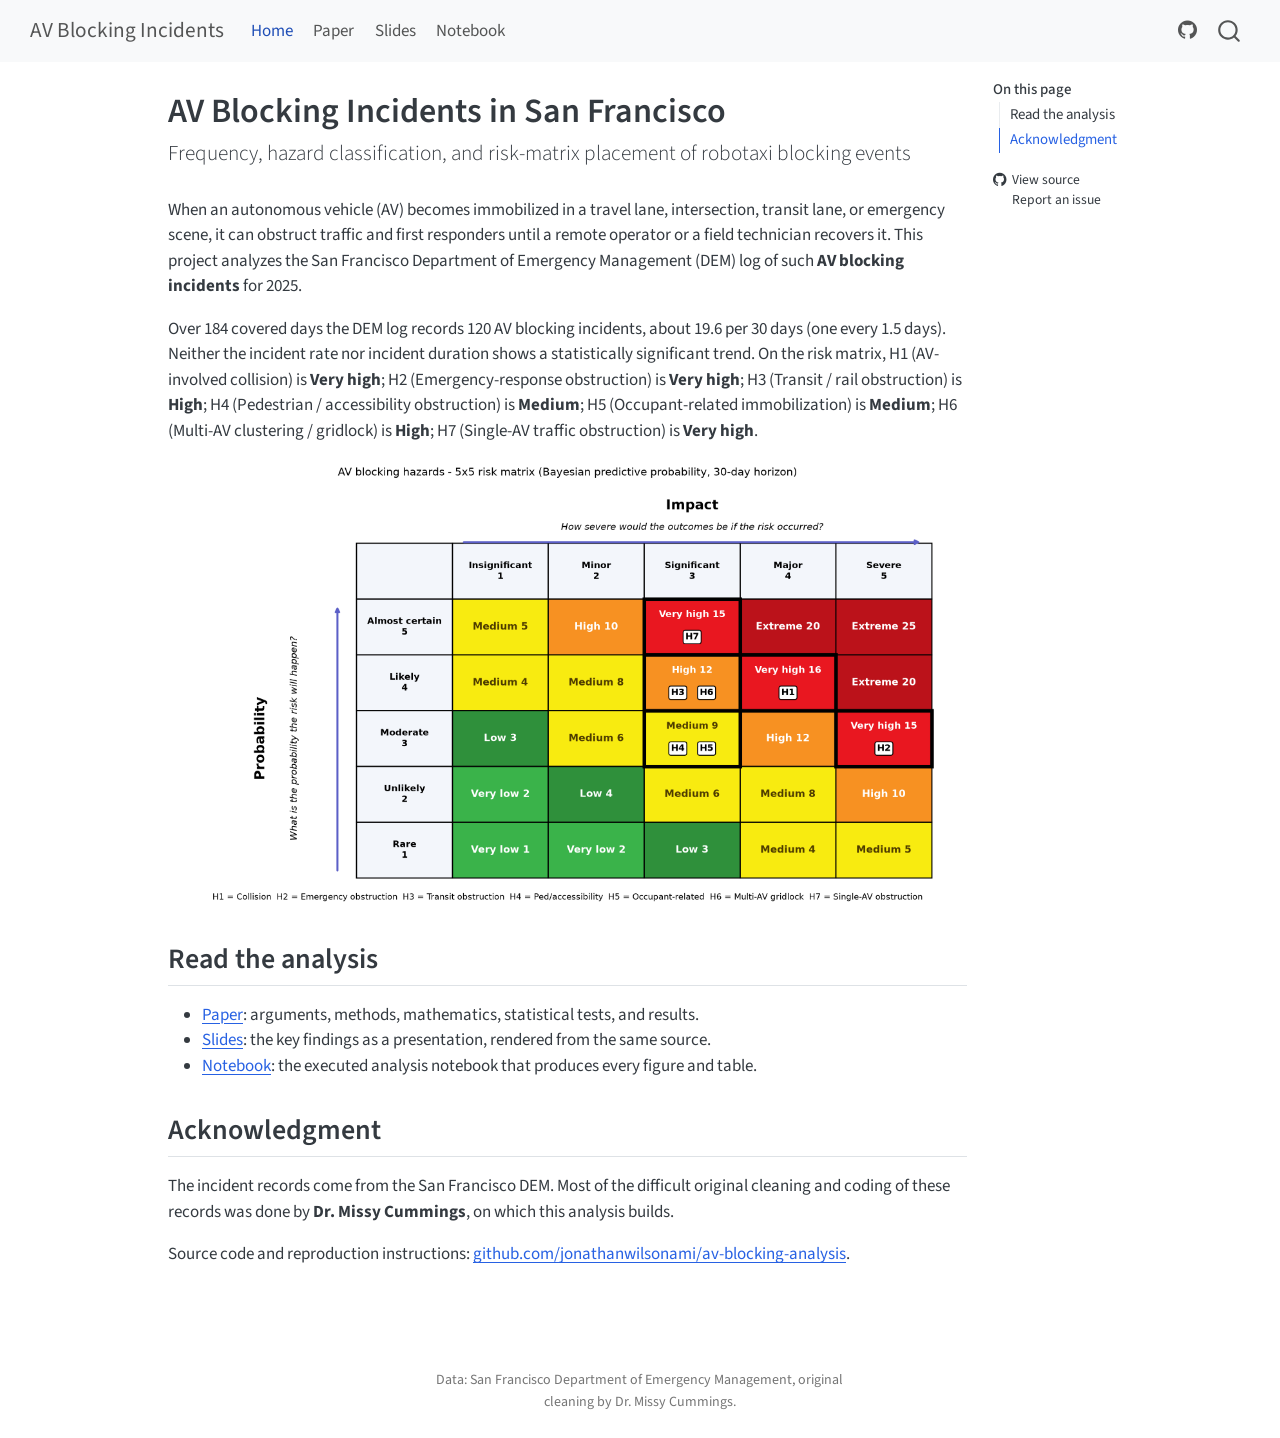
==== project-site/docs/index.html @ 362701f3 "First shot analysis draft - needs review" ====
<!DOCTYPE html>
<html xmlns="http://www.w3.org/1999/xhtml" lang="en" xml:lang="en"><head>

<meta charset="utf-8">
<meta name="generator" content="quarto-1.8.26">

<meta name="viewport" content="width=device-width, initial-scale=1.0, user-scalable=yes">


<title>AV Blocking Incidents in San Francisco – AV Blocking Incidents</title>
<style>
code{white-space: pre-wrap;}
span.smallcaps{font-variant: small-caps;}
div.columns{display: flex; gap: min(4vw, 1.5em);}
div.column{flex: auto; overflow-x: auto;}
div.hanging-indent{margin-left: 1.5em; text-indent: -1.5em;}
ul.task-list{list-style: none;}
ul.task-list li input[type="checkbox"] {
  width: 0.8em;
  margin: 0 0.8em 0.2em -1em; /* quarto-specific, see https://github.com/quarto-dev/quarto-cli/issues/4556 */ 
  vertical-align: middle;
}
</style>


<script src="site_libs/quarto-nav/quarto-nav.js"></script>
<script src="site_libs/quarto-nav/headroom.min.js"></script>
<script src="site_libs/clipboard/clipboard.min.js"></script>
<script src="site_libs/quarto-search/autocomplete.umd.js"></script>
<script src="site_libs/quarto-search/fuse.min.js"></script>
<script src="site_libs/quarto-search/quarto-search.js"></script>
<meta name="quarto:offset" content="./">
<script src="site_libs/quarto-html/quarto.js" type="module"></script>
<script src="site_libs/quarto-html/tabsets/tabsets.js" type="module"></script>
<script src="site_libs/quarto-html/axe/axe-check.js" type="module"></script>
<script src="site_libs/quarto-html/popper.min.js"></script>
<script src="site_libs/quarto-html/tippy.umd.min.js"></script>
<script src="site_libs/quarto-html/anchor.min.js"></script>
<link href="site_libs/quarto-html/tippy.css" rel="stylesheet">
<link href="site_libs/quarto-html/quarto-syntax-highlighting-587c61ba64f3a5504c4d52d930310e48.css" rel="stylesheet" id="quarto-text-highlighting-styles">
<script src="site_libs/bootstrap/bootstrap.min.js"></script>
<link href="site_libs/bootstrap/bootstrap-icons.css" rel="stylesheet">
<link href="site_libs/bootstrap/bootstrap-ceaa104d35ef12004d771d89dac4dd97.min.css" rel="stylesheet" append-hash="true" id="quarto-bootstrap" data-mode="light">
<script id="quarto-search-options" type="application/json">{
  "location": "navbar",
  "copy-button": false,
  "collapse-after": 3,
  "panel-placement": "end",
  "type": "overlay",
  "limit": 50,
  "keyboard-shortcut": [
    "f",
    "/",
    "s"
  ],
  "show-item-context": false,
  "language": {
    "search-no-results-text": "No results",
    "search-matching-documents-text": "matching documents",
    "search-copy-link-title": "Copy link to search",
    "search-hide-matches-text": "Hide additional matches",
    "search-more-match-text": "more match in this document",
    "search-more-matches-text": "more matches in this document",
    "search-clear-button-title": "Clear",
    "search-text-placeholder": "",
    "search-detached-cancel-button-title": "Cancel",
    "search-submit-button-title": "Submit",
    "search-label": "Search"
  }
}</script>


<link rel="stylesheet" href="styles.css">
</head>

<body class="nav-fixed quarto-light">

<div id="quarto-search-results"></div>
  <header id="quarto-header" class="headroom fixed-top">
    <nav class="navbar navbar-expand-lg " data-bs-theme="dark">
      <div class="navbar-container container-fluid">
      <div class="navbar-brand-container mx-auto">
    <a class="navbar-brand" href="./index.html">
    <span class="navbar-title">AV Blocking Incidents</span>
    </a>
  </div>
            <div id="quarto-search" class="" title="Search"></div>
          <button class="navbar-toggler" type="button" data-bs-toggle="collapse" data-bs-target="#navbarCollapse" aria-controls="navbarCollapse" role="menu" aria-expanded="false" aria-label="Toggle navigation" onclick="if (window.quartoToggleHeadroom) { window.quartoToggleHeadroom(); }">
  <span class="navbar-toggler-icon"></span>
</button>
          <div class="collapse navbar-collapse" id="navbarCollapse">
            <ul class="navbar-nav navbar-nav-scroll me-auto">
  <li class="nav-item">
    <a class="nav-link active" href="./index.html" aria-current="page"> 
<span class="menu-text">Home</span></a>
  </li>  
  <li class="nav-item">
    <a class="nav-link" href="./paper.html"> 
<span class="menu-text">Paper</span></a>
  </li>  
  <li class="nav-item">
    <a class="nav-link" href="./paper-slides.html"> 
<span class="menu-text">Slides</span></a>
  </li>  
  <li class="nav-item">
    <a class="nav-link" href="./notebook.html"> 
<span class="menu-text">Notebook</span></a>
  </li>  
</ul>
            <ul class="navbar-nav navbar-nav-scroll ms-auto">
  <li class="nav-item compact">
    <a class="nav-link" href="https://github.com/jonathanwilsonami/av-blocking-analysis"> <i class="bi bi-github" role="img">
</i> 
<span class="menu-text"></span></a>
  </li>  
</ul>
          </div> <!-- /navcollapse -->
            <div class="quarto-navbar-tools">
</div>
      </div> <!-- /container-fluid -->
    </nav>
</header>
<!-- content -->
<div id="quarto-content" class="quarto-container page-columns page-rows-contents page-layout-article page-navbar">
<!-- sidebar -->
<!-- margin-sidebar -->
    <div id="quarto-margin-sidebar" class="sidebar margin-sidebar">
        <nav id="TOC" role="doc-toc" class="toc-active">
    <h2 id="toc-title">On this page</h2>
   
  <ul>
  <li><a href="#read-the-analysis" id="toc-read-the-analysis" class="nav-link active" data-scroll-target="#read-the-analysis">Read the analysis</a></li>
  <li><a href="#acknowledgment" id="toc-acknowledgment" class="nav-link" data-scroll-target="#acknowledgment">Acknowledgment</a></li>
  </ul>
<div class="toc-actions"><ul><li><a href="https://github.com/jonathanwilsonami/av-blocking-analysis/blob/main/index.qmd" class="toc-action"><i class="bi bi-github"></i>View source</a></li><li><a href="https://github.com/jonathanwilsonami/av-blocking-analysis/issues/new" class="toc-action"><i class="bi empty"></i>Report an issue</a></li></ul></div></nav>
    </div>
<!-- main -->
<main class="content" id="quarto-document-content">

<header id="title-block-header" class="quarto-title-block default">
<div class="quarto-title">
<h1 class="title">AV Blocking Incidents in San Francisco</h1>
<p class="subtitle lead">Frequency, hazard classification, and risk-matrix placement of robotaxi blocking events</p>
</div>



<div class="quarto-title-meta">

    
  
    
  </div>
  


</header>


<p>When an autonomous vehicle (AV) becomes immobilized in a travel lane, intersection, transit lane, or emergency scene, it can obstruct traffic and first responders until a remote operator or a field technician recovers it. This project analyzes the San Francisco Department of Emergency Management (DEM) log of such <strong>AV blocking incidents</strong> for 2025.</p>
<p>Over 184 covered days the DEM log records 120 AV blocking incidents, about 19.6 per 30 days (one every 1.5 days). Neither the incident rate nor incident duration shows a statistically significant trend. On the risk matrix, H1 (AV-involved collision) is <strong>Very high</strong>; H2 (Emergency-response obstruction) is <strong>Very high</strong>; H3 (Transit / rail obstruction) is <strong>High</strong>; H4 (Pedestrian / accessibility obstruction) is <strong>Medium</strong>; H5 (Occupant-related immobilization) is <strong>Medium</strong>; H6 (Multi-AV clustering / gridlock) is <strong>High</strong>; H7 (Single-AV traffic obstruction) is <strong>Very high</strong>.</p>
<p><img src="assets/figures/fig-risk-matrix.png" class="img-fluid" alt="Five-by-five risk matrix with seven AV-blocking hazards placed by probability and impact."></p>
<section id="read-the-analysis" class="level2">
<h2 class="anchored" data-anchor-id="read-the-analysis">Read the analysis</h2>
<ul>
<li><strong><a href="./paper.html">Paper</a></strong>: arguments, methods, mathematics, statistical tests, and results.</li>
<li><strong><a href="paper-slides.html">Slides</a></strong>: the key findings as a presentation, rendered from the same source.</li>
<li><strong><a href="notebook.html">Notebook</a></strong>: the executed analysis notebook that produces every figure and table.</li>
</ul>
</section>
<section id="acknowledgment" class="level2">
<h2 class="anchored" data-anchor-id="acknowledgment">Acknowledgment</h2>
<p>The incident records come from the San Francisco DEM. Most of the difficult original cleaning and coding of these records was done by <strong>Dr.&nbsp;Missy Cummings</strong>, on which this analysis builds.</p>
<p>Source code and reproduction instructions: <a href="https://github.com/jonathanwilsonami/av-blocking-analysis">github.com/jonathanwilsonami/av-blocking-analysis</a>.</p>


</section>

</main> <!-- /main -->
<script id="quarto-html-after-body" type="application/javascript">
  window.document.addEventListener("DOMContentLoaded", function (event) {
    const icon = "";
    const anchorJS = new window.AnchorJS();
    anchorJS.options = {
      placement: 'right',
      icon: icon
    };
    anchorJS.add('.anchored');
    const isCodeAnnotation = (el) => {
      for (const clz of el.classList) {
        if (clz.startsWith('code-annotation-')) {                     
          return true;
        }
      }
      return false;
    }
    const onCopySuccess = function(e) {
      // button target
      const button = e.trigger;
      // don't keep focus
      button.blur();
      // flash "checked"
      button.classList.add('code-copy-button-checked');
      var currentTitle = button.getAttribute("title");
      button.setAttribute("title", "Copied!");
      let tooltip;
      if (window.bootstrap) {
        button.setAttribute("data-bs-toggle", "tooltip");
        button.setAttribute("data-bs-placement", "left");
        button.setAttribute("data-bs-title", "Copied!");
        tooltip = new bootstrap.Tooltip(button, 
          { trigger: "manual", 
            customClass: "code-copy-button-tooltip",
            offset: [0, -8]});
        tooltip.show();    
      }
      setTimeout(function() {
        if (tooltip) {
          tooltip.hide();
          button.removeAttribute("data-bs-title");
          button.removeAttribute("data-bs-toggle");
          button.removeAttribute("data-bs-placement");
        }
        button.setAttribute("title", currentTitle);
        button.classList.remove('code-copy-button-checked');
      }, 1000);
      // clear code selection
      e.clearSelection();
    }
    const getTextToCopy = function(trigger) {
      const outerScaffold = trigger.parentElement.cloneNode(true);
      const codeEl = outerScaffold.querySelector('code');
      for (const childEl of codeEl.children) {
        if (isCodeAnnotation(childEl)) {
          childEl.remove();
        }
      }
      return codeEl.innerText;
    }
    const clipboard = new window.ClipboardJS('.code-copy-button:not([data-in-quarto-modal])', {
      text: getTextToCopy
    });
    clipboard.on('success', onCopySuccess);
    if (window.document.getElementById('quarto-embedded-source-code-modal')) {
      const clipboardModal = new window.ClipboardJS('.code-copy-button[data-in-quarto-modal]', {
        text: getTextToCopy,
        container: window.document.getElementById('quarto-embedded-source-code-modal')
      });
      clipboardModal.on('success', onCopySuccess);
    }
      var localhostRegex = new RegExp(/^(?:http|https):\/\/localhost\:?[0-9]*\//);
      var mailtoRegex = new RegExp(/^mailto:/);
        var filterRegex = new RegExp("https:\/\/jonathanwilsonami\.github\.io\/av-blocking-analysis\/");
      var isInternal = (href) => {
          return filterRegex.test(href) || localhostRegex.test(href) || mailtoRegex.test(href);
      }
      // Inspect non-navigation links and adorn them if external
     var links = window.document.querySelectorAll('a[href]:not(.nav-link):not(.navbar-brand):not(.toc-action):not(.sidebar-link):not(.sidebar-item-toggle):not(.pagination-link):not(.no-external):not([aria-hidden]):not(.dropdown-item):not(.quarto-navigation-tool):not(.about-link)');
      for (var i=0; i<links.length; i++) {
        const link = links[i];
        if (!isInternal(link.href)) {
          // undo the damage that might have been done by quarto-nav.js in the case of
          // links that we want to consider external
          if (link.dataset.originalHref !== undefined) {
            link.href = link.dataset.originalHref;
          }
        }
      }
    function tippyHover(el, contentFn, onTriggerFn, onUntriggerFn) {
      const config = {
        allowHTML: true,
        maxWidth: 500,
        delay: 100,
        arrow: false,
        appendTo: function(el) {
            return el.parentElement;
        },
        interactive: true,
        interactiveBorder: 10,
        theme: 'quarto',
        placement: 'bottom-start',
      };
      if (contentFn) {
        config.content = contentFn;
      }
      if (onTriggerFn) {
        config.onTrigger = onTriggerFn;
      }
      if (onUntriggerFn) {
        config.onUntrigger = onUntriggerFn;
      }
      window.tippy(el, config); 
    }
    const noterefs = window.document.querySelectorAll('a[role="doc-noteref"]');
    for (var i=0; i<noterefs.length; i++) {
      const ref = noterefs[i];
      tippyHover(ref, function() {
        // use id or data attribute instead here
        let href = ref.getAttribute('data-footnote-href') || ref.getAttribute('href');
        try { href = new URL(href).hash; } catch {}
        const id = href.replace(/^#\/?/, "");
        const note = window.document.getElementById(id);
        if (note) {
          return note.innerHTML;
        } else {
          return "";
        }
      });
    }
    const xrefs = window.document.querySelectorAll('a.quarto-xref');
    const processXRef = (id, note) => {
      // Strip column container classes
      const stripColumnClz = (el) => {
        el.classList.remove("page-full", "page-columns");
        if (el.children) {
          for (const child of el.children) {
            stripColumnClz(child);
          }
        }
      }
      stripColumnClz(note)
      if (id === null || id.startsWith('sec-')) {
        // Special case sections, only their first couple elements
        const container = document.createElement("div");
        if (note.children && note.children.length > 2) {
          container.appendChild(note.children[0].cloneNode(true));
          for (let i = 1; i < note.children.length; i++) {
            const child = note.children[i];
            if (child.tagName === "P" && child.innerText === "") {
              continue;
            } else {
              container.appendChild(child.cloneNode(true));
              break;
            }
          }
          if (window.Quarto?.typesetMath) {
            window.Quarto.typesetMath(container);
          }
          return container.innerHTML
        } else {
          if (window.Quarto?.typesetMath) {
            window.Quarto.typesetMath(note);
          }
          return note.innerHTML;
        }
      } else {
        // Remove any anchor links if they are present
        const anchorLink = note.querySelector('a.anchorjs-link');
        if (anchorLink) {
          anchorLink.remove();
        }
        if (window.Quarto?.typesetMath) {
          window.Quarto.typesetMath(note);
        }
        if (note.classList.contains("callout")) {
          return note.outerHTML;
        } else {
          return note.innerHTML;
        }
      }
    }
    for (var i=0; i<xrefs.length; i++) {
      const xref = xrefs[i];
      tippyHover(xref, undefined, function(instance) {
        instance.disable();
        let url = xref.getAttribute('href');
        let hash = undefined; 
        if (url.startsWith('#')) {
          hash = url;
        } else {
          try { hash = new URL(url).hash; } catch {}
        }
        if (hash) {
          const id = hash.replace(/^#\/?/, "");
          const note = window.document.getElementById(id);
          if (note !== null) {
            try {
              const html = processXRef(id, note.cloneNode(true));
              instance.setContent(html);
            } finally {
              instance.enable();
              instance.show();
            }
          } else {
            // See if we can fetch this
            fetch(url.split('#')[0])
            .then(res => res.text())
            .then(html => {
              const parser = new DOMParser();
              const htmlDoc = parser.parseFromString(html, "text/html");
              const note = htmlDoc.getElementById(id);
              if (note !== null) {
                const html = processXRef(id, note);
                instance.setContent(html);
              } 
            }).finally(() => {
              instance.enable();
              instance.show();
            });
          }
        } else {
          // See if we can fetch a full url (with no hash to target)
          // This is a special case and we should probably do some content thinning / targeting
          fetch(url)
          .then(res => res.text())
          .then(html => {
            const parser = new DOMParser();
            const htmlDoc = parser.parseFromString(html, "text/html");
            const note = htmlDoc.querySelector('main.content');
            if (note !== null) {
              // This should only happen for chapter cross references
              // (since there is no id in the URL)
              // remove the first header
              if (note.children.length > 0 && note.children[0].tagName === "HEADER") {
                note.children[0].remove();
              }
              const html = processXRef(null, note);
              instance.setContent(html);
            } 
          }).finally(() => {
            instance.enable();
            instance.show();
          });
        }
      }, function(instance) {
      });
    }
        let selectedAnnoteEl;
        const selectorForAnnotation = ( cell, annotation) => {
          let cellAttr = 'data-code-cell="' + cell + '"';
          let lineAttr = 'data-code-annotation="' +  annotation + '"';
          const selector = 'span[' + cellAttr + '][' + lineAttr + ']';
          return selector;
        }
        const selectCodeLines = (annoteEl) => {
          const doc = window.document;
          const targetCell = annoteEl.getAttribute("data-target-cell");
          const targetAnnotation = annoteEl.getAttribute("data-target-annotation");
          const annoteSpan = window.document.querySelector(selectorForAnnotation(targetCell, targetAnnotation));
          const lines = annoteSpan.getAttribute("data-code-lines").split(",");
          const lineIds = lines.map((line) => {
            return targetCell + "-" + line;
          })
          let top = null;
          let height = null;
          let parent = null;
          if (lineIds.length > 0) {
              //compute the position of the single el (top and bottom and make a div)
              const el = window.document.getElementById(lineIds[0]);
              top = el.offsetTop;
              height = el.offsetHeight;
              parent = el.parentElement.parentElement;
            if (lineIds.length > 1) {
              const lastEl = window.document.getElementById(lineIds[lineIds.length - 1]);
              const bottom = lastEl.offsetTop + lastEl.offsetHeight;
              height = bottom - top;
            }
            if (top !== null && height !== null && parent !== null) {
              // cook up a div (if necessary) and position it 
              let div = window.document.getElementById("code-annotation-line-highlight");
              if (div === null) {
                div = window.document.createElement("div");
                div.setAttribute("id", "code-annotation-line-highlight");
                div.style.position = 'absolute';
                parent.appendChild(div);
              }
              div.style.top = top - 2 + "px";
              div.style.height = height + 4 + "px";
              div.style.left = 0;
              let gutterDiv = window.document.getElementById("code-annotation-line-highlight-gutter");
              if (gutterDiv === null) {
                gutterDiv = window.document.createElement("div");
                gutterDiv.setAttribute("id", "code-annotation-line-highlight-gutter");
                gutterDiv.style.position = 'absolute';
                const codeCell = window.document.getElementById(targetCell);
                const gutter = codeCell.querySelector('.code-annotation-gutter');
                gutter.appendChild(gutterDiv);
              }
              gutterDiv.style.top = top - 2 + "px";
              gutterDiv.style.height = height + 4 + "px";
            }
            selectedAnnoteEl = annoteEl;
          }
        };
        const unselectCodeLines = () => {
          const elementsIds = ["code-annotation-line-highlight", "code-annotation-line-highlight-gutter"];
          elementsIds.forEach((elId) => {
            const div = window.document.getElementById(elId);
            if (div) {
              div.remove();
            }
          });
          selectedAnnoteEl = undefined;
        };
          // Handle positioning of the toggle
      window.addEventListener(
        "resize",
        throttle(() => {
          elRect = undefined;
          if (selectedAnnoteEl) {
            selectCodeLines(selectedAnnoteEl);
          }
        }, 10)
      );
      function throttle(fn, ms) {
      let throttle = false;
      let timer;
        return (...args) => {
          if(!throttle) { // first call gets through
              fn.apply(this, args);
              throttle = true;
          } else { // all the others get throttled
              if(timer) clearTimeout(timer); // cancel #2
              timer = setTimeout(() => {
                fn.apply(this, args);
                timer = throttle = false;
              }, ms);
          }
        };
      }
        // Attach click handler to the DT
        const annoteDls = window.document.querySelectorAll('dt[data-target-cell]');
        for (const annoteDlNode of annoteDls) {
          annoteDlNode.addEventListener('click', (event) => {
            const clickedEl = event.target;
            if (clickedEl !== selectedAnnoteEl) {
              unselectCodeLines();
              const activeEl = window.document.querySelector('dt[data-target-cell].code-annotation-active');
              if (activeEl) {
                activeEl.classList.remove('code-annotation-active');
              }
              selectCodeLines(clickedEl);
              clickedEl.classList.add('code-annotation-active');
            } else {
              // Unselect the line
              unselectCodeLines();
              clickedEl.classList.remove('code-annotation-active');
            }
          });
        }
    const findCites = (el) => {
      const parentEl = el.parentElement;
      if (parentEl) {
        const cites = parentEl.dataset.cites;
        if (cites) {
          return {
            el,
            cites: cites.split(' ')
          };
        } else {
          return findCites(el.parentElement)
        }
      } else {
        return undefined;
      }
    };
    var bibliorefs = window.document.querySelectorAll('a[role="doc-biblioref"]');
    for (var i=0; i<bibliorefs.length; i++) {
      const ref = bibliorefs[i];
      const citeInfo = findCites(ref);
      if (citeInfo) {
        tippyHover(citeInfo.el, function() {
          var popup = window.document.createElement('div');
          citeInfo.cites.forEach(function(cite) {
            var citeDiv = window.document.createElement('div');
            citeDiv.classList.add('hanging-indent');
            citeDiv.classList.add('csl-entry');
            var biblioDiv = window.document.getElementById('ref-' + cite);
            if (biblioDiv) {
              citeDiv.innerHTML = biblioDiv.innerHTML;
            }
            popup.appendChild(citeDiv);
          });
          return popup.innerHTML;
        });
      }
    }
  });
  </script>
</div> <!-- /content -->
<footer class="footer">
  <div class="nav-footer">
    <div class="nav-footer-left">
      &nbsp;
    </div>   
    <div class="nav-footer-center">
<p>Data: San Francisco Department of Emergency Management, original cleaning by Dr.&nbsp;Missy Cummings.</p>
<div class="toc-actions d-sm-block d-md-none"><ul><li><a href="https://github.com/jonathanwilsonami/av-blocking-analysis/blob/main/index.qmd" class="toc-action"><i class="bi bi-github"></i>View source</a></li><li><a href="https://github.com/jonathanwilsonami/av-blocking-analysis/issues/new" class="toc-action"><i class="bi empty"></i>Report an issue</a></li></ul></div></div>
    <div class="nav-footer-right">
      &nbsp;
    </div>
  </div>
</footer>




</body></html>
---- project-site/docs/site_libs/quarto-html/tippy.css ----
.tippy-box[data-animation=fade][data-state=hidden]{opacity:0}[data-tippy-root]{max-width:calc(100vw - 10px)}.tippy-box{position:relative;background-color:#333;color:#fff;border-radius:4px;font-size:14px;line-height:1.4;white-space:normal;outline:0;transition-property:transform,visibility,opacity}.tippy-box[data-placement^=top]>.tippy-arrow{bottom:0}.tippy-box[data-placement^=top]>.tippy-arrow:before{bottom:-7px;left:0;border-width:8px 8px 0;border-top-color:initial;transform-origin:center top}.tippy-box[data-placement^=bottom]>.tippy-arrow{top:0}.tippy-box[data-placement^=bottom]>.tippy-arrow:before{top:-7px;left:0;border-width:0 8px 8px;border-bottom-color:initial;transform-origin:center bottom}.tippy-box[data-placement^=left]>.tippy-arrow{right:0}.tippy-box[data-placement^=left]>.tippy-arrow:before{border-width:8px 0 8px 8px;border-left-color:initial;right:-7px;transform-origin:center left}.tippy-box[data-placement^=right]>.tippy-arrow{left:0}.tippy-box[data-placement^=right]>.tippy-arrow:before{left:-7px;border-width:8px 8px 8px 0;border-right-color:initial;transform-origin:center right}.tippy-box[data-inertia][data-state=visible]{transition-timing-function:cubic-bezier(.54,1.5,.38,1.11)}.tippy-arrow{width:16px;height:16px;color:#333}.tippy-arrow:before{content:"";position:absolute;border-color:transparent;border-style:solid}.tippy-content{position:relative;padding:5px 9px;z-index:1}
---- project-site/docs/site_libs/quarto-html/quarto-syntax-highlighting-587c61ba64f3a5504c4d52d930310e48.css ----
/* quarto syntax highlight colors */
:root {
  --quarto-hl-ot-color: #003B4F;
  --quarto-hl-at-color: #657422;
  --quarto-hl-ss-color: #20794D;
  --quarto-hl-an-color: #5E5E5E;
  --quarto-hl-fu-color: #4758AB;
  --quarto-hl-st-color: #20794D;
  --quarto-hl-cf-color: #003B4F;
  --quarto-hl-op-color: #5E5E5E;
  --quarto-hl-er-color: #AD0000;
  --quarto-hl-bn-color: #AD0000;
  --quarto-hl-al-color: #AD0000;
  --quarto-hl-va-color: #111111;
  --quarto-hl-bu-color: inherit;
  --quarto-hl-ex-color: inherit;
  --quarto-hl-pp-color: #AD0000;
  --quarto-hl-in-color: #5E5E5E;
  --quarto-hl-vs-color: #20794D;
  --quarto-hl-wa-color: #5E5E5E;
  --quarto-hl-do-color: #5E5E5E;
  --quarto-hl-im-color: #00769E;
  --quarto-hl-ch-color: #20794D;
  --quarto-hl-dt-color: #AD0000;
  --quarto-hl-fl-color: #AD0000;
  --quarto-hl-co-color: #5E5E5E;
  --quarto-hl-cv-color: #5E5E5E;
  --quarto-hl-cn-color: #8f5902;
  --quarto-hl-sc-color: #5E5E5E;
  --quarto-hl-dv-color: #AD0000;
  --quarto-hl-kw-color: #003B4F;
}

/* other quarto variables */
:root {
  --quarto-font-monospace: SFMono-Regular, Menlo, Monaco, Consolas, "Liberation Mono", "Courier New", monospace;
}

/* syntax highlight based on Pandoc's rules */
pre > code.sourceCode > span {
  color: #003B4F;
}

code.sourceCode > span {
  color: #003B4F;
}

div.sourceCode,
div.sourceCode pre.sourceCode {
  color: #003B4F;
}

/* Normal */
code span {
  color: #003B4F;
}

/* Alert */
code span.al {
  color: #AD0000;
  font-style: inherit;
}

/* Annotation */
code span.an {
  color: #5E5E5E;
  font-style: inherit;
}

/* Attribute */
code span.at {
  color: #657422;
  font-style: inherit;
}

/* BaseN */
code span.bn {
  color: #AD0000;
  font-style: inherit;
}

/* BuiltIn */
code span.bu {
  font-style: inherit;
}

/* ControlFlow */
code span.cf {
  color: #003B4F;
  font-weight: bold;
  font-style: inherit;
}

/* Char */
code span.ch {
  color: #20794D;
  font-style: inherit;
}

/* Constant */
code span.cn {
  color: #8f5902;
  font-style: inherit;
}

/* Comment */
code span.co {
  color: #5E5E5E;
  font-style: inherit;
}

/* CommentVar */
code span.cv {
  color: #5E5E5E;
  font-style: italic;
}

/* Documentation */
code span.do {
  color: #5E5E5E;
  font-style: italic;
}

/* DataType */
code span.dt {
  color: #AD0000;
  font-style: inherit;
}

/* DecVal */
code span.dv {
  color: #AD0000;
  font-style: inherit;
}

/* Error */
code span.er {
  color: #AD0000;
  font-style: inherit;
}

/* Extension */
code span.ex {
  font-style: inherit;
}

/* Float */
code span.fl {
  color: #AD0000;
  font-style: inherit;
}

/* Function */
code span.fu {
  color: #4758AB;
  font-style: inherit;
}

/* Import */
code span.im {
  color: #00769E;
  font-style: inherit;
}

/* Information */
code span.in {
  color: #5E5E5E;
  font-style: inherit;
}

/* Keyword */
code span.kw {
  color: #003B4F;
  font-weight: bold;
  font-style: inherit;
}

/* Operator */
code span.op {
  color: #5E5E5E;
  font-style: inherit;
}

/* Other */
code span.ot {
  color: #003B4F;
  font-style: inherit;
}

/* Preprocessor */
code span.pp {
  color: #AD0000;
  font-style: inherit;
}

/* SpecialChar */
code span.sc {
  color: #5E5E5E;
  font-style: inherit;
}

/* SpecialString */
code span.ss {
  color: #20794D;
  font-style: inherit;
}

/* String */
code span.st {
  color: #20794D;
  font-style: inherit;
}

/* Variable */
code span.va {
  color: #111111;
  font-style: inherit;
}

/* VerbatimString */
code span.vs {
  color: #20794D;
  font-style: inherit;
}

/* Warning */
code span.wa {
  color: #5E5E5E;
  font-style: italic;
}

.prevent-inlining {
  content: "</";
}

/*# sourceMappingURL=2dce1cc6c82594539e1579de68416b47.css.map */
---- project-site/docs/styles.css ----
:root { --av-accent: #2a78d6; }
.callout-note { border-left-color: var(--av-accent); }
figure img { max-width: 100%; height: auto; }
table { font-size: 0.88rem; }
.reveal table { font-size: 0.55em; }
.reveal .slide-figure img { max-height: 520px; }
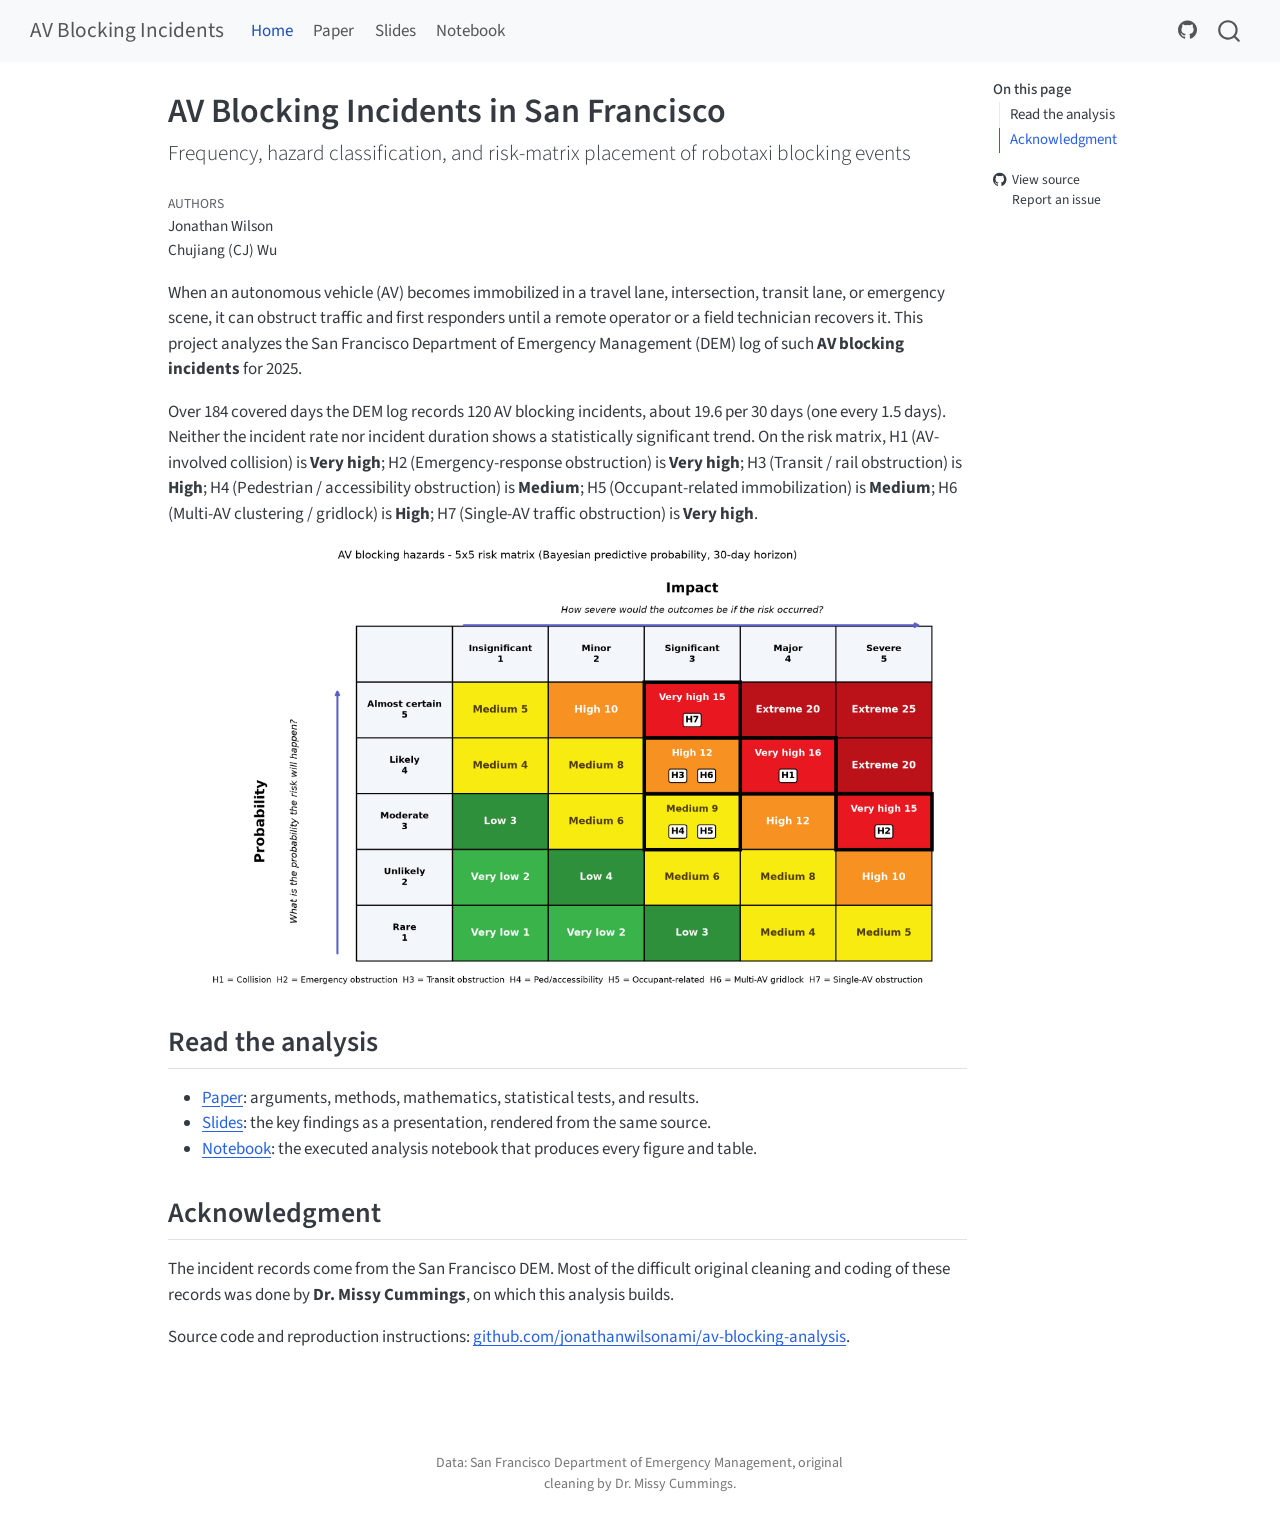
==== commit da719953: "Add CJ to Authors" ====
--- a/project-site/docs/index.html
+++ b/project-site/docs/index.html
@@ -6,6 +6,8 @@
 
 <meta name="viewport" content="width=device-width, initial-scale=1.0, user-scalable=yes">
 
+<meta name="author" content="Jonathan Wilson">
+<meta name="author" content="Chujiang (CJ) Wu">
 
 <title>AV Blocking Incidents in San Francisco – AV Blocking Incidents</title>
 <style>
@@ -147,6 +149,13 @@
 
 <div class="quarto-title-meta">
 
+    <div>
+    <div class="quarto-title-meta-heading">Authors</div>
+    <div class="quarto-title-meta-contents">
+             <p>Jonathan Wilson </p>
+             <p>Chujiang (CJ) Wu </p>
+          </div>
+  </div>
     
   
     
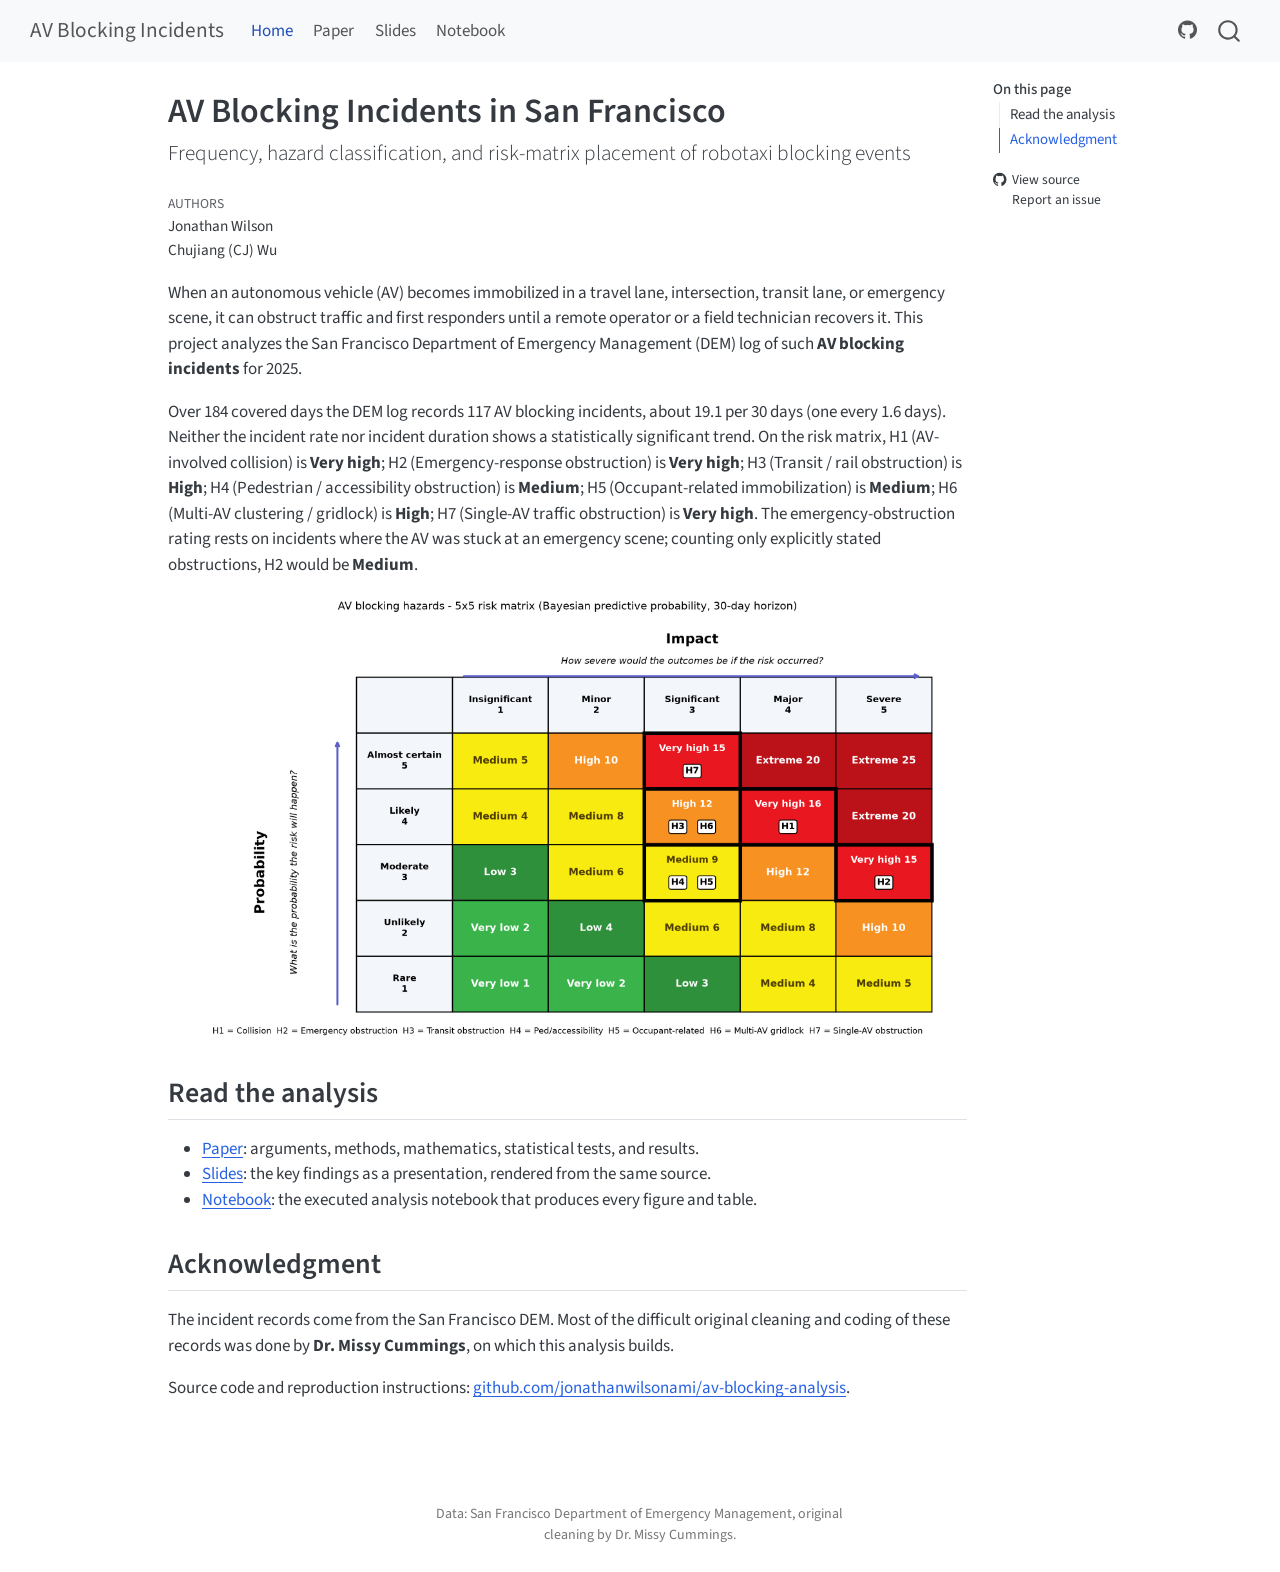
==== commit 06fdb2e9: "Apply evidence review - scope exclusions, evidence/weak-AV flags, strict-evidence sensitivity" ====
--- a/project-site/docs/index.html
+++ b/project-site/docs/index.html
@@ -167,7 +167,7 @@
 
 
 <p>When an autonomous vehicle (AV) becomes immobilized in a travel lane, intersection, transit lane, or emergency scene, it can obstruct traffic and first responders until a remote operator or a field technician recovers it. This project analyzes the San Francisco Department of Emergency Management (DEM) log of such <strong>AV blocking incidents</strong> for 2025.</p>
-<p>Over 184 covered days the DEM log records 120 AV blocking incidents, about 19.6 per 30 days (one every 1.5 days). Neither the incident rate nor incident duration shows a statistically significant trend. On the risk matrix, H1 (AV-involved collision) is <strong>Very high</strong>; H2 (Emergency-response obstruction) is <strong>Very high</strong>; H3 (Transit / rail obstruction) is <strong>High</strong>; H4 (Pedestrian / accessibility obstruction) is <strong>Medium</strong>; H5 (Occupant-related immobilization) is <strong>Medium</strong>; H6 (Multi-AV clustering / gridlock) is <strong>High</strong>; H7 (Single-AV traffic obstruction) is <strong>Very high</strong>.</p>
+<p>Over 184 covered days the DEM log records 117 AV blocking incidents, about 19.1 per 30 days (one every 1.6 days). Neither the incident rate nor incident duration shows a statistically significant trend. On the risk matrix, H1 (AV-involved collision) is <strong>Very high</strong>; H2 (Emergency-response obstruction) is <strong>Very high</strong>; H3 (Transit / rail obstruction) is <strong>High</strong>; H4 (Pedestrian / accessibility obstruction) is <strong>Medium</strong>; H5 (Occupant-related immobilization) is <strong>Medium</strong>; H6 (Multi-AV clustering / gridlock) is <strong>High</strong>; H7 (Single-AV traffic obstruction) is <strong>Very high</strong>. The emergency-obstruction rating rests on incidents where the AV was stuck at an emergency scene; counting only explicitly stated obstructions, H2 would be <strong>Medium</strong>.</p>
 <p><img src="assets/figures/fig-risk-matrix.png" class="img-fluid" alt="Five-by-five risk matrix with seven AV-blocking hazards placed by probability and impact."></p>
 <section id="read-the-analysis" class="level2">
 <h2 class="anchored" data-anchor-id="read-the-analysis">Read the analysis</h2>
